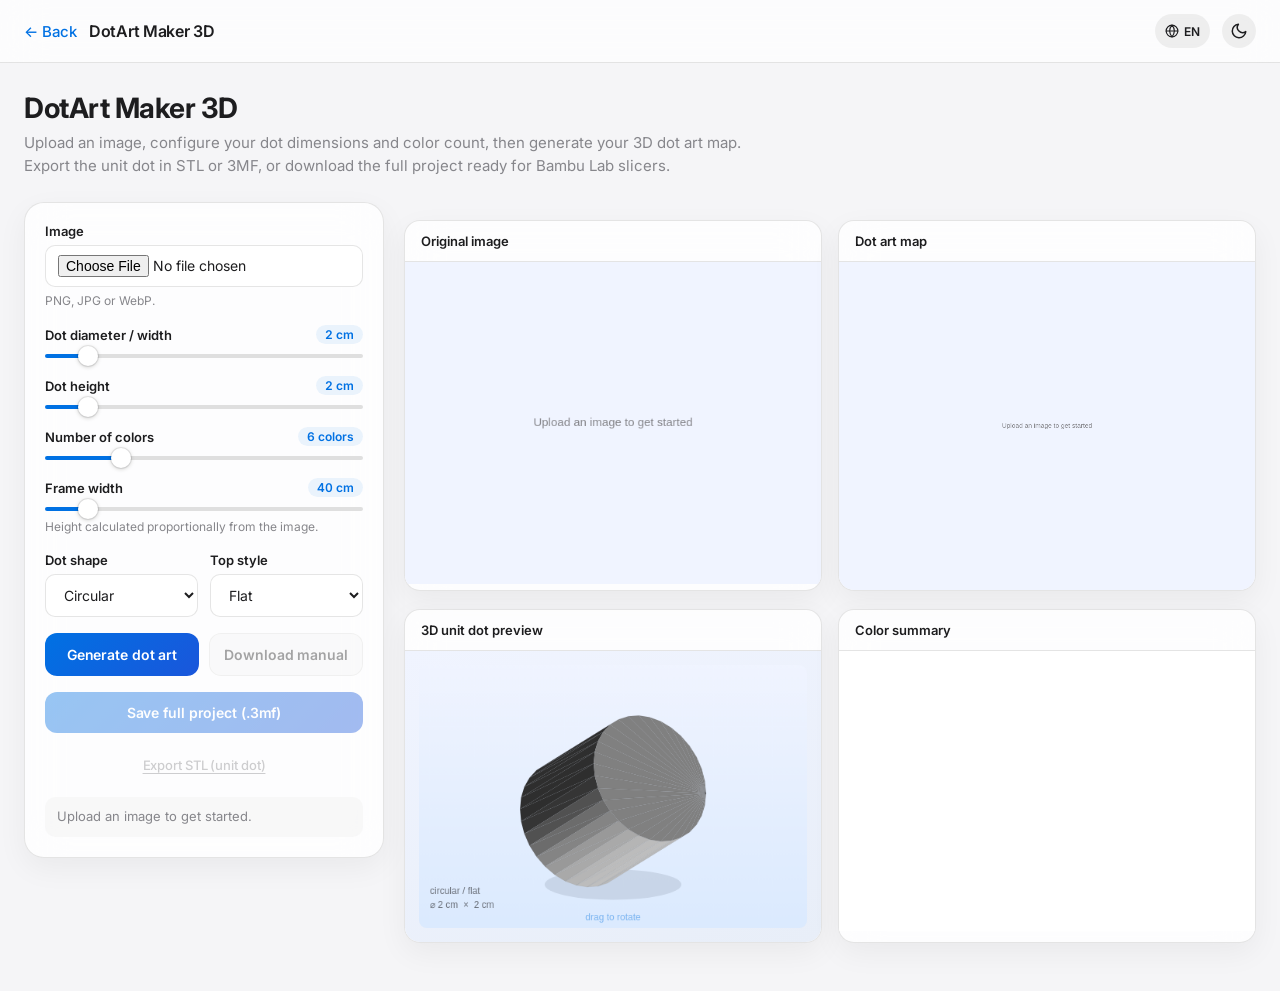
==== dotart.html @ 152b7546 "Update dotart files" ====
<!DOCTYPE html>
<html lang="en">
<head>
  <meta charset="UTF-8" />
  <meta name="viewport" content="width=device-width, initial-scale=1.0" />
  <title>DotArt Maker — 3D Dot Art Generator</title>
  <link rel="preconnect" href="https://fonts.googleapis.com" />
  <link rel="preconnect" href="https://fonts.gstatic.com" crossorigin />
  <link href="https://fonts.googleapis.com/css2?family=Inter:wght@300;400;500;600;700&display=swap" rel="stylesheet" />
  <link rel="stylesheet" href="dotart.css" />
</head>
<body>

  <nav class="navbar">
    <a href="index.html" class="nav-back" data-i18n="nav.back">← Back</a>
    <span class="nav-title">DotArt Maker 3D</span>
    <span class="nav-spacer"></span>

    <!-- Language picker -->
    <div class="lang-picker" id="langPicker">
      <button class="lang-btn" id="langBtn" aria-label="Select language">
        <svg width="14" height="14" viewBox="0 0 24 24" fill="none" stroke="currentColor" stroke-width="2" stroke-linecap="round" stroke-linejoin="round">
          <circle cx="12" cy="12" r="10"/><line x1="2" y1="12" x2="22" y2="12"/>
          <path d="M12 2a15.3 15.3 0 0 1 4 10 15.3 15.3 0 0 1-4 10 15.3 15.3 0 0 1-4-10 15.3 15.3 0 0 1 4-10z"/>
        </svg>
        <span id="langLabel">EN</span>
      </button>
      <div class="lang-dropdown" id="langDropdown">
        <button class="lang-option" data-lang="pt-BR"><span class="lang-flag">🇧🇷</span>Português</button>
        <button class="lang-option" data-lang="en"><span class="lang-flag">🇺🇸</span>English</button>
        <button class="lang-option" data-lang="es"><span class="lang-flag">🇪🇸</span>Español</button>
      </div>
    </div>

    <button id="themeToggle" class="theme-toggle" aria-label="Toggle dark mode">
      <!-- Moon: shown in light mode -->
      <svg class="icon-moon" width="18" height="18" viewBox="0 0 24 24" fill="none" stroke="currentColor" stroke-width="2" stroke-linecap="round" stroke-linejoin="round">
        <path d="M21 12.79A9 9 0 1 1 11.21 3 7 7 0 0 0 21 12.79z"/>
      </svg>
      <!-- Sun: shown in dark mode -->
      <svg class="icon-sun" width="18" height="18" viewBox="0 0 24 24" fill="none" stroke="currentColor" stroke-width="2" stroke-linecap="round" stroke-linejoin="round">
        <circle cx="12" cy="12" r="5"/>
        <line x1="12" y1="1" x2="12" y2="3"/><line x1="12" y1="21" x2="12" y2="23"/>
        <line x1="4.22" y1="4.22" x2="5.64" y2="5.64"/><line x1="18.36" y1="18.36" x2="19.78" y2="19.78"/>
        <line x1="1" y1="12" x2="3" y2="12"/><line x1="21" y1="12" x2="23" y2="12"/>
        <line x1="4.22" y1="19.78" x2="5.64" y2="18.36"/><line x1="18.36" y1="5.64" x2="19.78" y2="4.22"/>
      </svg>
    </button>
  </nav>

  <div class="page-wrap">

    <header class="page-header">
      <h1>DotArt Maker 3D</h1>
      <p class="page-subtitle" data-i18n="subtitle">
        Upload an image, configure your dot dimensions and color count, then
        generate your 3D dot art map. Export the unit dot in STL or 3MF, or
        download the full project ready for Bambu Lab slicers.
      </p>
    </header>

    <div class="layout">

      <!-- ── Controls panel ── -->
      <aside class="panel">

        <div class="control-group">
          <label for="imageInput" data-i18n="label.image">Image</label>
          <input id="imageInput" type="file" accept="image/png,image/jpeg,image/webp" />
          <span class="hint" data-i18n="hint.image">PNG, JPG or WebP.</span>
        </div>

        <div class="control-group">
          <div class="slider-header">
            <label for="dotDiameterCm" data-i18n="label.dotDiameter">Dot diameter / width</label>
            <span class="slider-val" id="dotDiameterVal">2.0 cm</span>
          </div>
          <input id="dotDiameterCm" type="range" min="1" max="10" step="0.1" value="2" class="slider" />
        </div>

        <div class="control-group">
          <div class="slider-header">
            <label for="dotHeightCm" data-i18n="label.dotHeight">Dot height</label>
            <span class="slider-val" id="dotHeightVal">2.0 cm</span>
          </div>
          <input id="dotHeightCm" type="range" min="1" max="10" step="0.1" value="2" class="slider" />
        </div>

        <div class="control-group">
          <div class="slider-header">
            <label for="colorCount" data-i18n="label.colorCount">Number of colors</label>
            <span class="slider-val" id="colorCountVal">6 colors</span>
          </div>
          <input id="colorCount" type="range" min="2" max="20" step="1" value="6" class="slider" />
        </div>

        <div class="control-group">
          <div class="slider-header">
            <label for="frameWidthCm" data-i18n="label.frameWidth">Frame width</label>
            <span class="slider-val" id="frameWidthVal">40 cm</span>
          </div>
          <input id="frameWidthCm" type="range" min="20" max="200" step="1" value="40" class="slider" />
          <span class="hint" data-i18n="hint.frame">Height calculated proportionally from the image.</span>
        </div>

        <div class="control-row">
          <div class="control-group">
            <label for="shapeFamily" data-i18n="label.dotShape">Dot shape</label>
            <select id="shapeFamily">
              <option value="circle">Circular</option>
              <option value="hex">Hexagonal</option>
              <option value="square">Square</option>
              <option value="triangle">Triangular</option>
            </select>
          </div>
          <div class="control-group">
            <label for="topStyle" data-i18n="label.topStyle">Top style</label>
            <select id="topStyle">
              <option value="flat">Flat</option>
              <option value="dome">Dome / Oval</option>
              <option value="spike">Spike</option>
            </select>
          </div>
        </div>

        <div id="geoWarning" class="geo-warning hidden">
          <strong>Geometry note:</strong>
          <span id="geoWarningText"></span>
        </div>

        <div class="btn-stack">
          <button id="generateBtn" class="btn btn-generate" data-i18n="btn.generate">Generate dot art</button>
          <button id="downloadMapBtn" class="btn btn-secondary-action" disabled data-i18n="btn.downloadMap">Download manual</button>
        </div>
        <div class="btn-stack">
          <button id="saveProjectBtn" class="btn btn-generate" disabled data-i18n="btn.saveProject">Save full project (.3mf)</button>
        </div>
        <div class="btn-stack">
          <button id="exportStlBtn" class="btn btn-tertiary" disabled data-i18n="btn.exportStl">Export STL (unit dot)</button>
        </div>
        <!-- Unit 3MF hidden for now, kept in DOM for JS compatibility -->
        <div style="display:none"><button id="export3mfBtn" disabled>Export 3MF</button></div>

        <div id="status" class="status">Upload an image to get started.</div>
      </aside>

      <!-- ── Main area ── -->
      <main class="main-area">

        <div id="stats" class="stats-grid"></div>

        <div class="canvas-grid">
          <div class="canvas-card">
            <div class="canvas-card-head" data-i18n="card.original">Original image</div>
            <div class="canvas-card-body">
              <canvas id="sourceCanvas"></canvas>
            </div>
          </div>
          <div class="canvas-card">
            <div class="canvas-card-head" data-i18n="card.dotmap">Dot art map</div>
            <div class="canvas-card-body map-body">
              <div class="map-scroll">
                <canvas id="dotCanvas"></canvas>
              </div>
            </div>
          </div>
        </div>

        <div class="canvas-grid">
          <div class="canvas-card">
            <div class="canvas-card-head" data-i18n="card.preview">3D unit dot preview</div>
            <div class="canvas-card-body preview-body">
              <canvas id="dotPreviewCanvas"></canvas>
            </div>
          </div>
          <div class="canvas-card">
            <div class="canvas-card-head" data-i18n="card.colors">Color summary</div>
            <div class="canvas-card-body palette-body">
              <div id="paletteList" class="palette-list"></div>
            </div>
          </div>
        </div>

      </main>
    </div>
  </div>

  <script src="dotart.js"></script>
</body>
</html>
---- dotart.css ----
/* ─── Apple design tokens ─── */
:root {
  --apple-bg: #f5f5f7;
  --apple-primary: #0071e3;
  --apple-primary-hover: #0077ed;
  --apple-text: #1d1d1f;
  --apple-secondary-text: #86868b;
  --apple-card-bg: rgba(255, 255, 255, 0.82);
  --apple-border: rgba(0, 0, 0, 0.1);
  --apple-shadow: 0 10px 30px rgba(0, 0, 0, 0.05);

  /* DotArt extras */
  --da-success: #34c759;
  --da-success-hover: #30b350;
  --da-warning-bg: rgba(255, 159, 10, 0.08);
  --da-warning-border: rgba(255, 159, 10, 0.35);
  --da-warning-text: #b25000;
  --da-stat-bg: rgba(255, 255, 255, 0.6);
  --da-canvas-bg: #f0f4ff;
}

/* ─── Dark mode tokens ─── */
[data-theme="dark"] {
  --apple-bg: #1c1c1e;
  --apple-primary: #0a84ff;
  --apple-primary-hover: #409cff;
  --apple-text: #f5f5f7;
  --apple-secondary-text: #8e8e93;
  --apple-card-bg: rgba(44, 44, 46, 0.92);
  --apple-border: rgba(255, 255, 255, 0.1);
  --apple-shadow: 0 10px 30px rgba(0, 0, 0, 0.45);

  --da-success: #30d158;
  --da-success-hover: #25a244;
  --da-warning-bg: rgba(255, 159, 10, 0.12);
  --da-warning-border: rgba(255, 159, 10, 0.28);
  --da-warning-text: #ff9f0a;
  --da-canvas-bg: #2c2c2e;
}

/* ─── Reset ─── */
*, *::before, *::after { box-sizing: border-box; margin: 0; padding: 0; }

body {
  font-family: 'Inter', -apple-system, BlinkMacSystemFont, sans-serif;
  background-color: var(--apple-bg);
  color: var(--apple-text);
  min-height: 100vh;
  transition: background-color 0.25s, color 0.25s;
}

/* ─── Navbar ─── */
.navbar {
  display: flex;
  align-items: center;
  gap: 12px;
  padding: 14px 24px;
  background: rgba(255, 255, 255, 0.72);
  backdrop-filter: blur(20px);
  -webkit-backdrop-filter: blur(20px);
  border-bottom: 1px solid var(--apple-border);
  position: sticky;
  top: 0;
  z-index: 100;
}

.nav-back {
  color: var(--apple-primary);
  text-decoration: none;
  font-size: 15px;
  font-weight: 500;
  transition: opacity 0.2s;
  white-space: nowrap;
}
.nav-back:hover { opacity: 0.7; }

.nav-title {
  font-size: 16px;
  font-weight: 600;
  letter-spacing: -0.3px;
  color: var(--apple-text);
}

.nav-spacer { flex: 1; }

/* ─── Theme toggle button ─── */
.theme-toggle {
  width: 34px;
  height: 34px;
  border: none;
  border-radius: 50%;
  background: rgba(0, 0, 0, 0.06);
  color: var(--apple-text);
  cursor: pointer;
  display: flex;
  align-items: center;
  justify-content: center;
  transition: background 0.2s, transform 0.2s;
  flex-shrink: 0;
}
.theme-toggle:hover { background: rgba(0, 0, 0, 0.11); transform: scale(1.08); }
[data-theme="dark"] .theme-toggle { background: rgba(255, 255, 255, 0.1); }
[data-theme="dark"] .theme-toggle:hover { background: rgba(255, 255, 255, 0.18); }

/* Show correct icon per mode */
.icon-sun  { display: none; }
.icon-moon { display: block; }
[data-theme="dark"] .icon-sun  { display: block; }
[data-theme="dark"] .icon-moon { display: none; }

/* ─── Language picker ─── */
.lang-picker {
  position: relative;
  flex-shrink: 0;
}

.lang-btn {
  height: 34px;
  padding: 0 10px;
  border: none;
  border-radius: 17px;
  background: rgba(0, 0, 0, 0.06);
  color: var(--apple-text);
  cursor: pointer;
  display: flex;
  align-items: center;
  gap: 5px;
  font-family: inherit;
  font-size: 12px;
  font-weight: 600;
  letter-spacing: 0.2px;
  transition: background 0.2s, transform 0.2s;
}
.lang-btn:hover { background: rgba(0, 0, 0, 0.11); transform: scale(1.04); }

[data-theme="dark"] .lang-btn { background: rgba(255, 255, 255, 0.1); }
[data-theme="dark"] .lang-btn:hover { background: rgba(255, 255, 255, 0.18); }

.lang-dropdown {
  display: none;
  position: absolute;
  top: calc(100% + 8px);
  right: 0;
  background: rgba(255, 255, 255, 0.96);
  backdrop-filter: blur(20px);
  -webkit-backdrop-filter: blur(20px);
  border: 1px solid var(--apple-border);
  border-radius: 14px;
  box-shadow: 0 8px 28px rgba(0, 0, 0, 0.13);
  overflow: hidden;
  min-width: 160px;
  z-index: 200;
}
.lang-dropdown.open { display: block; }

[data-theme="dark"] .lang-dropdown {
  background: rgba(44, 44, 46, 0.98);
  box-shadow: 0 8px 28px rgba(0, 0, 0, 0.45);
}

.lang-option {
  display: flex;
  align-items: center;
  gap: 10px;
  width: 100%;
  padding: 11px 16px;
  border: none;
  background: transparent;
  color: var(--apple-text);
  font-family: inherit;
  font-size: 14px;
  font-weight: 500;
  cursor: pointer;
  text-align: left;
  transition: background 0.15s;
}
.lang-option:hover { background: rgba(0, 0, 0, 0.05); }
[data-theme="dark"] .lang-option:hover { background: rgba(255, 255, 255, 0.08); }
.lang-option.active { font-weight: 700; color: var(--apple-primary); }

.lang-flag { font-size: 16px; line-height: 1; }

/* ─── Page layout ─── */
.page-wrap {
  max-width: 1520px;
  margin: 0 auto;
  padding: 28px 24px 48px;
}

.page-header {
  margin-bottom: 24px;
}

.page-header h1 {
  font-size: 28px;
  font-weight: 700;
  letter-spacing: -0.5px;
  margin-bottom: 6px;
}

.page-subtitle {
  font-size: 15px;
  color: var(--apple-secondary-text);
  line-height: 1.55;
  max-width: 760px;
}

.layout {
  display: grid;
  grid-template-columns: 360px 1fr;
  gap: 20px;
  align-items: start;
}

/* ─── Controls panel ─── */
.panel {
  background: var(--apple-card-bg);
  backdrop-filter: blur(20px);
  -webkit-backdrop-filter: blur(20px);
  border: 1px solid var(--apple-border);
  border-radius: 20px;
  padding: 20px;
  box-shadow: var(--apple-shadow);
  display: grid;
  gap: 16px;
  position: sticky;
  top: 70px;
}

/* ─── Control groups ─── */
.control-group {
  display: grid;
  gap: 6px;
}

.control-row {
  display: grid;
  grid-template-columns: 1fr 1fr;
  gap: 12px;
}

.control-group label {
  font-size: 13px;
  font-weight: 600;
  color: var(--apple-text);
}

input[type="file"],
select {
  width: 100%;
  padding: 11px 14px;
  border-radius: 10px;
  border: 1px solid var(--apple-border);
  background-color: rgba(255, 255, 255, 0.6);
  color: var(--apple-text);
  font-family: inherit;
  font-size: 14px;
  transition: border-color 0.2s, background-color 0.2s;
  appearance: auto;
}

input[type="file"] { padding: 9px 12px; }

input[type="file"]:focus, select:focus {
  outline: none;
  border-color: var(--apple-primary);
  background-color: #fff;
}

/* ─── Slider header (label + value badge) ─── */
.slider-header {
  display: flex;
  justify-content: space-between;
  align-items: center;
  gap: 8px;
}

.slider-val {
  font-size: 12px;
  font-weight: 600;
  color: var(--apple-primary);
  background: rgba(0, 113, 227, 0.08);
  border-radius: 20px;
  padding: 2px 9px;
  white-space: nowrap;
  font-variant-numeric: tabular-nums;
}

/* ─── Range slider — Apple style ─── */
.slider {
  -webkit-appearance: none;
  appearance: none;
  width: 100%;
  height: 4px;
  border-radius: 2px;
  background: linear-gradient(
    to right,
    var(--apple-primary) 0%,
    var(--apple-primary) var(--pct, 10%),
    rgba(0,0,0,0.12) var(--pct, 10%),
    rgba(0,0,0,0.12) 100%
  );
  outline: none;
  cursor: pointer;
  border: none;
  padding: 0;
  margin: 4px 0 2px;
}

/* Thumb — WebKit */
.slider::-webkit-slider-thumb {
  -webkit-appearance: none;
  appearance: none;
  width: 20px;
  height: 20px;
  border-radius: 50%;
  background: #fff;
  border: none;
  box-shadow: 0 1px 4px rgba(0,0,0,0.22), 0 0 0 1px rgba(0,0,0,0.08);
  cursor: grab;
  transition: box-shadow 0.15s, transform 0.15s;
}
.slider::-webkit-slider-thumb:active {
  cursor: grabbing;
  box-shadow: 0 2px 8px rgba(0,113,227,0.35), 0 0 0 3px rgba(0,113,227,0.18);
  transform: scale(1.1);
}

/* Thumb — Firefox */
.slider::-moz-range-thumb {
  width: 20px;
  height: 20px;
  border-radius: 50%;
  background: #fff;
  border: none;
  box-shadow: 0 1px 4px rgba(0,0,0,0.22), 0 0 0 1px rgba(0,0,0,0.08);
  cursor: grab;
}
.slider::-moz-range-thumb:active { cursor: grabbing; }

/* Track — Firefox */
.slider::-moz-range-track {
  height: 4px;
  border-radius: 2px;
  background: rgba(0,0,0,0.12);
}
.slider::-moz-range-progress {
  height: 4px;
  border-radius: 2px;
  background: var(--apple-primary);
}

.hint {
  font-size: 12px;
  color: var(--apple-secondary-text);
  line-height: 1.4;
}

/* ─── Geo warning ─── */
.geo-warning {
  background: var(--da-warning-bg);
  border: 1px solid var(--da-warning-border);
  border-radius: 10px;
  padding: 10px 12px;
  font-size: 13px;
  color: var(--da-warning-text);
  line-height: 1.45;
}

.geo-warning.hidden { display: none; }

/* ─── Buttons ─── */
.btn-stack {
  display: grid;
  grid-template-columns: 1fr 1fr;
  gap: 10px;
}

.btn-stack:has(.btn:only-child),
.btn-stack.full { grid-template-columns: 1fr; }

.btn {
  padding: 12px 14px;
  border-radius: 12px;
  border: none;
  font-family: inherit;
  font-size: 14px;
  font-weight: 600;
  cursor: pointer;
  transition: all 0.18s;
  letter-spacing: -0.1px;
}

.btn:disabled {
  opacity: 0.4;
  cursor: not-allowed;
}

.btn-generate {
  background: linear-gradient(135deg, var(--apple-primary), #1a56db);
  color: #fff;
}
.btn-generate:hover:not(:disabled) {
  background: linear-gradient(135deg, var(--apple-primary-hover), #1e4fc2);
  transform: translateY(-1px);
}

.btn-export {
  background: linear-gradient(135deg, var(--da-success), var(--da-success-hover));
  color: #fff;
}
.btn-export:hover:not(:disabled) {
  filter: brightness(1.05);
  transform: translateY(-1px);
}

.btn-secondary-action {
  background: rgba(0, 0, 0, 0.04);
  border: 1px solid var(--apple-border);
  color: var(--apple-text);
}
.btn-secondary-action:hover:not(:disabled) {
  background: rgba(0, 0, 0, 0.07);
}

.btn-tertiary {
  background: transparent;
  border: none;
  color: var(--apple-secondary-text);
  font-size: 13px;
  font-weight: 500;
  padding: 8px 14px;
  text-decoration: underline;
  text-underline-offset: 3px;
}
.btn-tertiary:hover:not(:disabled) {
  color: var(--apple-text);
}

/* ─── Status ─── */
.status {
  font-size: 13px;
  color: var(--apple-secondary-text);
  line-height: 1.5;
  padding: 10px 12px;
  background: rgba(0, 0, 0, 0.025);
  border-radius: 10px;
}

/* ─── Main area ─── */
.main-area { display: grid; gap: 18px; }

/* ─── Stats grid ─── */
.stats-grid {
  display: grid;
  grid-template-columns: repeat(auto-fit, minmax(160px, 1fr));
  gap: 12px;
}

.stat-card {
  background: var(--apple-card-bg);
  backdrop-filter: blur(20px);
  border: 1px solid var(--apple-border);
  border-radius: 14px;
  padding: 14px 16px;
  box-shadow: var(--apple-shadow);
}

.stat-label {
  font-size: 12px;
  color: var(--apple-secondary-text);
  font-weight: 500;
  margin-bottom: 4px;
}

.stat-value {
  font-size: 20px;
  font-weight: 700;
  letter-spacing: -0.5px;
  color: var(--apple-text);
}

/* ─── Canvas grid ─── */
.canvas-grid {
  display: grid;
  grid-template-columns: 1fr 1fr;
  gap: 16px;
}

/* ─── Canvas cards ─── */
.canvas-card {
  background: var(--apple-card-bg);
  backdrop-filter: blur(20px);
  border: 1px solid var(--apple-border);
  border-radius: 16px;
  overflow: hidden;
  box-shadow: var(--apple-shadow);
}

.canvas-card-head {
  padding: 12px 16px;
  font-size: 13px;
  font-weight: 600;
  border-bottom: 1px solid var(--apple-border);
  color: var(--apple-text);
}

.canvas-card-body {
  padding: 14px;
  background: var(--da-canvas-bg);
  min-height: 280px;
  display: flex;
  justify-content: center;
  align-items: center;
}

.canvas-card-body.map-body {
  padding: 10px;
  align-items: flex-start;
}

.canvas-card-body.preview-body {
  background: linear-gradient(160deg, #f0f4ff, #e8eef8);
}

.canvas-card-body.palette-body {
  background: #fff;
  align-items: flex-start;
  padding: 14px;
  min-height: 280px;
  overflow-y: auto;
  max-height: 380px;
}

.map-scroll {
  width: 100%;
  overflow: auto;
  display: flex;
  justify-content: center;
}

canvas {
  display: block;
  border-radius: 8px;
  max-width: 100%;
  height: auto;
}

#dotPreviewCanvas {
  max-width: 100%;
  height: auto;
}

/* ─── Palette list ─── */
.palette-list {
  width: 100%;
  display: grid;
  gap: 8px;
}

.swatch {
  display: grid;
  grid-template-columns: 36px 1fr auto;
  gap: 10px;
  align-items: center;
  border: 1px solid var(--apple-border);
  background: rgba(255, 255, 255, 0.7);
  border-radius: 10px;
  padding: 8px 10px;
}

.swatch-box {
  width: 36px;
  height: 36px;
  border-radius: 8px;
  border: 1px solid rgba(0, 0, 0, 0.1);
  flex-shrink: 0;
  position: relative;
  cursor: pointer;
  overflow: hidden;
  transition: transform 0.15s, box-shadow 0.15s;
}
.swatch-box:hover {
  transform: scale(1.1);
  box-shadow: 0 0 0 3px var(--apple-primary);
}

.swatch-color-input {
  position: absolute;
  inset: 0;
  width: 100%;
  height: 100%;
  opacity: 0;
  cursor: pointer;
  border: none;
  padding: 0;
  border-radius: 8px;
}

.swatch-name {
  font-size: 13px;
  font-weight: 600;
  color: var(--apple-text);
}

.swatch-hex {
  font-size: 12px;
  color: var(--apple-secondary-text);
  font-variant-numeric: tabular-nums;
}

.swatch-count {
  text-align: right;
}

.swatch-count strong {
  font-size: 15px;
  font-weight: 700;
  color: var(--apple-text);
  display: block;
}

.swatch-count span {
  font-size: 11px;
  color: var(--apple-secondary-text);
}

/* ─── Dark mode overrides ─── */

/* Navbar */
[data-theme="dark"] .navbar {
  background: rgba(28, 28, 30, 0.88);
  border-bottom-color: rgba(255, 255, 255, 0.08);
}

/* Inputs & selects */
[data-theme="dark"] input[type="file"],
[data-theme="dark"] select {
  background-color: rgba(58, 58, 60, 0.85);
  color: var(--apple-text);
  border-color: rgba(255, 255, 255, 0.1);
}
[data-theme="dark"] input[type="file"]:focus,
[data-theme="dark"] select:focus {
  border-color: var(--apple-primary);
  background-color: rgba(58, 58, 60, 1);
}

/* Slider track fill */
[data-theme="dark"] .slider {
  background: linear-gradient(
    to right,
    var(--apple-primary) 0%,
    var(--apple-primary) var(--pct, 10%),
    rgba(255, 255, 255, 0.15) var(--pct, 10%),
    rgba(255, 255, 255, 0.15) 100%
  );
}
[data-theme="dark"] .slider::-moz-range-track { background: rgba(255,255,255,0.15); }

/* Canvas card bodies */
[data-theme="dark"] .canvas-card-body           { background: #2c2c2e; }
[data-theme="dark"] .canvas-card-body.map-body  { background: #232325; }
[data-theme="dark"] .canvas-card-body.preview-body {
  background: linear-gradient(160deg, #2c2c2e, #1c1c1e);
}
[data-theme="dark"] .canvas-card-body.palette-body { background: #1c1c1e; }

/* Secondary & tertiary buttons */
[data-theme="dark"] .btn-secondary-action {
  background: rgba(255, 255, 255, 0.07);
  border-color: rgba(255, 255, 255, 0.12);
  color: var(--apple-text);
}
[data-theme="dark"] .btn-secondary-action:hover:not(:disabled) {
  background: rgba(255, 255, 255, 0.12);
}
[data-theme="dark"] .btn-tertiary { color: var(--apple-secondary-text); }
[data-theme="dark"] .btn-tertiary:hover:not(:disabled) { color: var(--apple-text); }

/* Status */
[data-theme="dark"] .status { background: rgba(255, 255, 255, 0.04); }

/* Swatches */
[data-theme="dark"] .swatch {
  background: rgba(255, 255, 255, 0.05);
  border-color: rgba(255, 255, 255, 0.08);
}

/* Geo warning */
[data-theme="dark"] .geo-warning {
  background: rgba(255, 159, 10, 0.1);
  border-color: rgba(255, 159, 10, 0.25);
}

/* Transitions on key elements */
.panel, .canvas-card, .stat-card, .swatch,
input[type="file"], select, .status, .geo-warning {
  transition: background 0.25s, border-color 0.25s, color 0.25s;
}

/* ─── Responsive: tablet ─── */
@media (max-width: 1100px) {
  .layout { grid-template-columns: 1fr; }
  .panel { position: static; }
}

/* ─── Responsive: small tablet / large phone ─── */
@media (max-width: 760px) {
  .canvas-grid { grid-template-columns: 1fr; }
  .control-row { grid-template-columns: 1fr; }
  .page-wrap { padding: 16px 14px 40px; }
}

/* ─── Responsive: mobile ─── */
@media (max-width: 600px) {
  /* Navbar */
  .navbar { padding: 10px 14px; gap: 8px; }
  .nav-title { font-size: 14px; }

  /* Page header */
  .page-wrap { padding: 12px 12px 36px; }
  .page-header { margin-bottom: 16px; }
  .page-header h1 { font-size: 22px; }
  .page-subtitle { font-size: 13px; }

  /* Panel */
  .panel { padding: 14px; gap: 12px; border-radius: 16px; }
  .control-group label { font-size: 12px; }
  input[type="file"],
  input[type="number"],
  select { padding: 10px 12px; font-size: 14px; }

  /* Buttons: always single column on mobile */
  .btn-stack { grid-template-columns: 1fr; }
  .btn { padding: 13px 14px; font-size: 15px; border-radius: 11px; }

  /* Stats */
  .stats-grid { grid-template-columns: 1fr 1fr; }
  .stat-card { padding: 10px 12px; border-radius: 12px; }
  .stat-label { font-size: 11px; }
  .stat-value { font-size: 17px; }

  /* Canvas cards */
  .canvas-card { border-radius: 14px; }
  .canvas-card-head { padding: 10px 14px; font-size: 12px; }
  .canvas-card-body { min-height: 200px; padding: 10px; }
  .canvas-card-body.palette-body { max-height: 220px; padding: 10px; }

  /* Palette swatches */
  .swatch { grid-template-columns: 30px 1fr auto; gap: 8px; padding: 7px 8px; border-radius: 9px; }
  .swatch-box { width: 30px; height: 30px; border-radius: 7px; }
  .swatch-name { font-size: 12px; }
  .swatch-hex { font-size: 11px; }
  .swatch-count strong { font-size: 14px; }

  /* Status */
  .status { font-size: 12px; }
  .hint { font-size: 11px; }
}
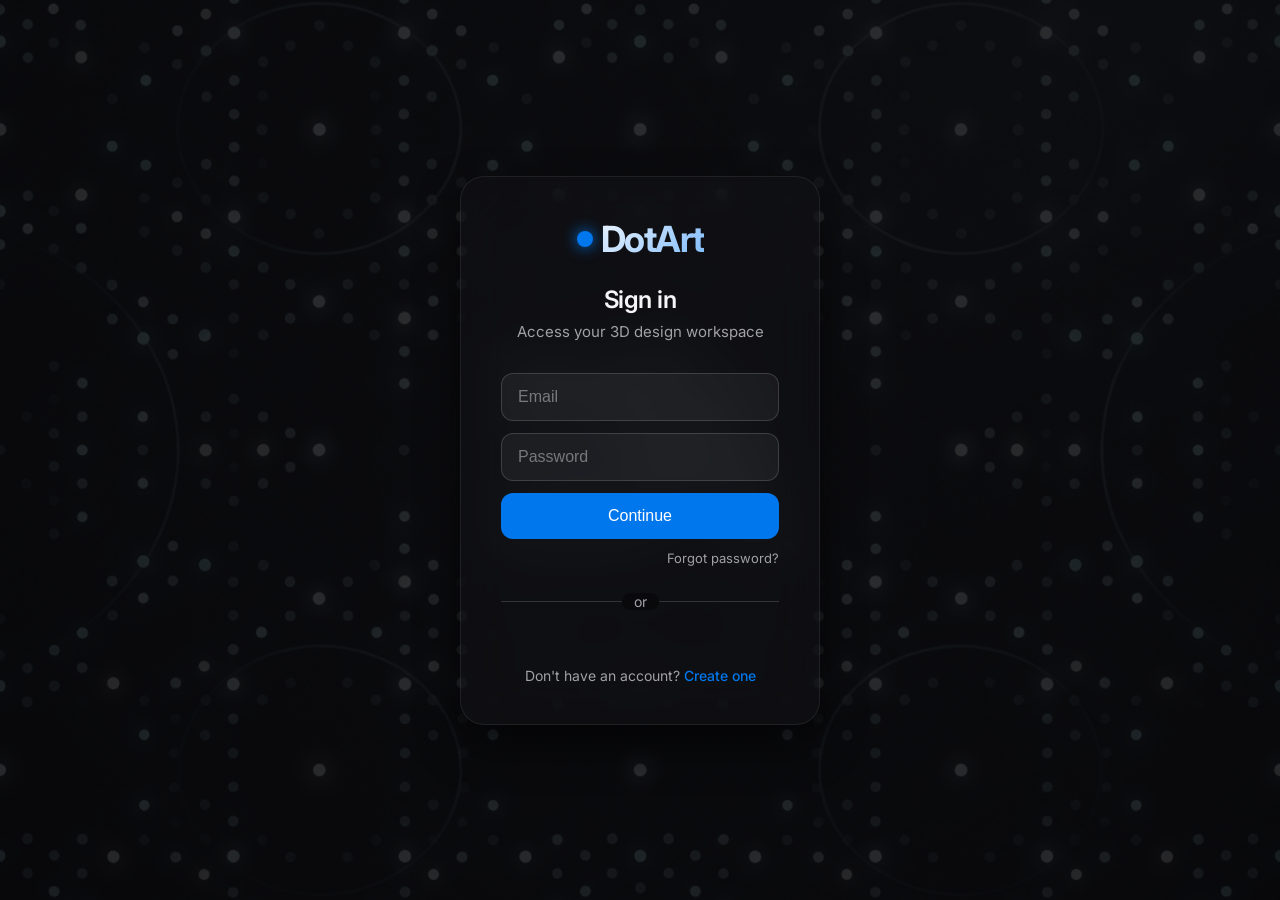
==== commit 5194fd75: "feat: Add manual login, CSV checking, reset flows and secure dotart route" ====
--- a/dotart.html
+++ b/dotart.html
@@ -8,6 +8,12 @@
   <link rel="preconnect" href="https://fonts.gstatic.com" crossorigin />
   <link href="https://fonts.googleapis.com/css2?family=Inter:wght@300;400;500;600;700&display=swap" rel="stylesheet" />
   <link rel="stylesheet" href="dotart.css" />
+  <script>
+    // Validate authentication immediately
+    if (!sessionStorage.getItem('is_logged_in')) {
+      window.location.replace('index.html');
+    }
+  </script>
 </head>
 <body>
 
